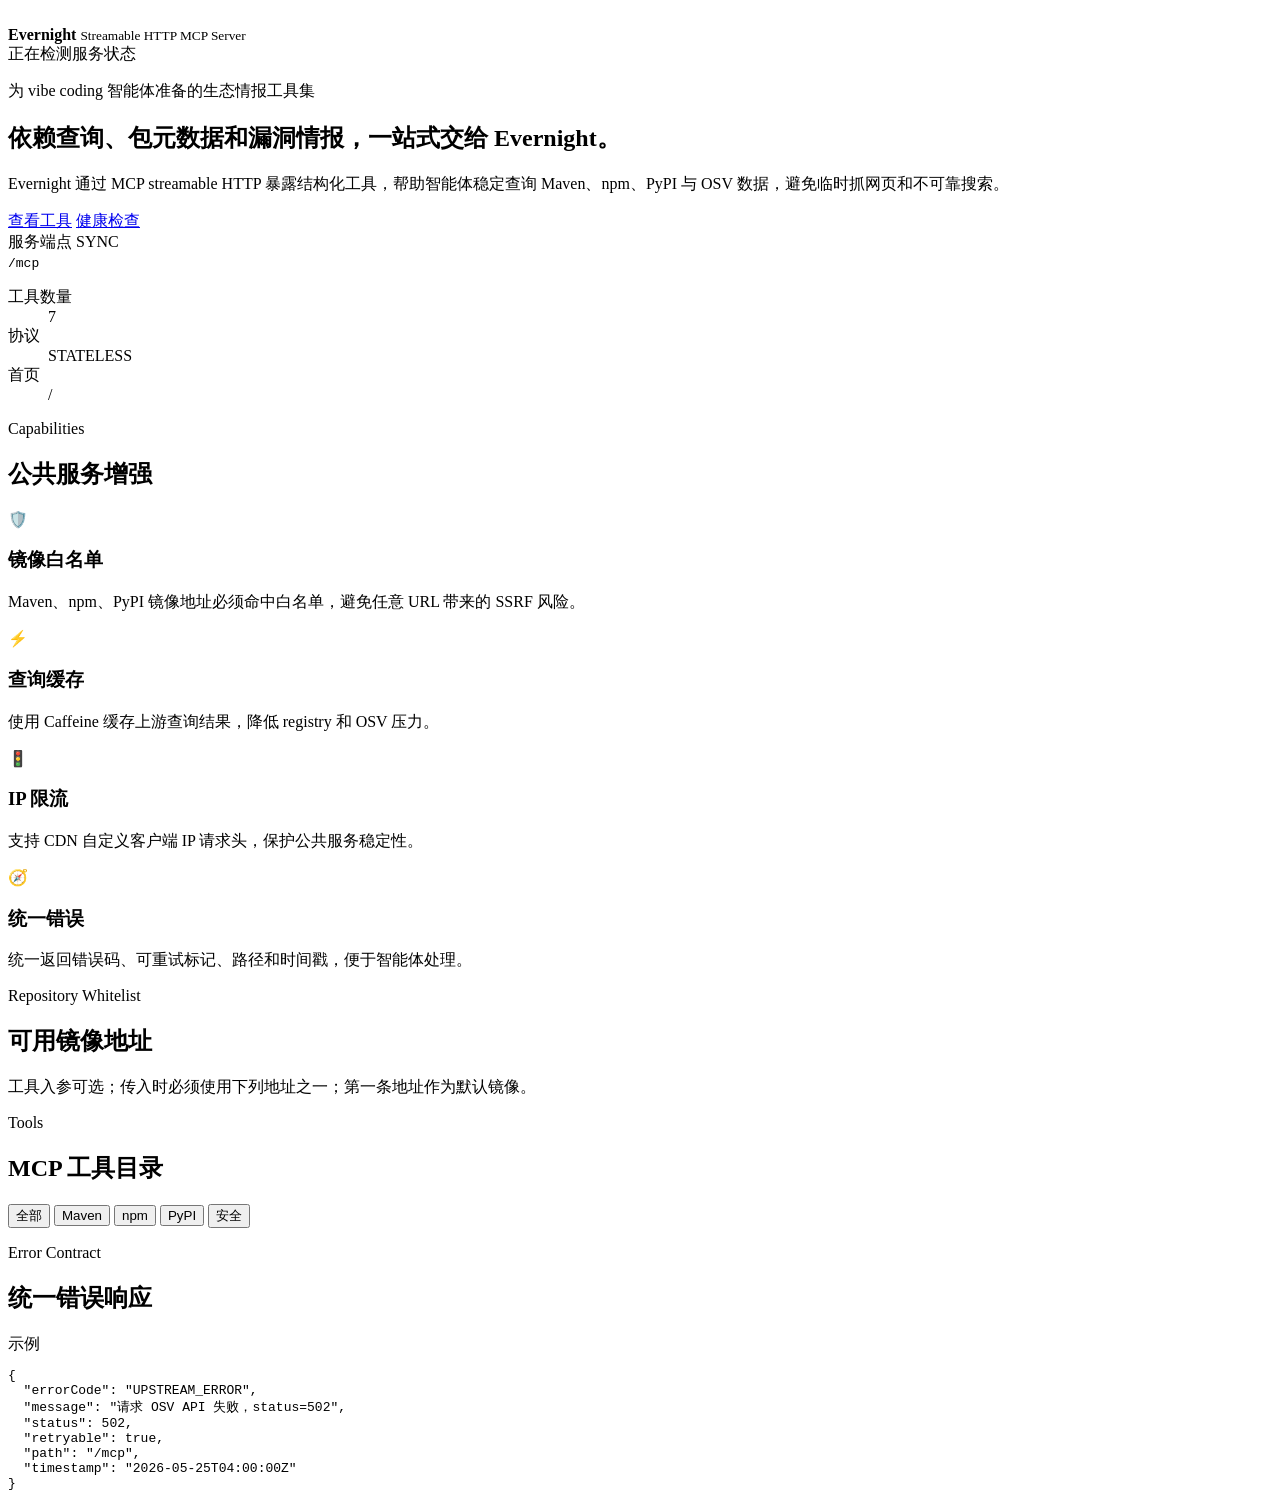
==== src/main/resources/static/index.html @ 79f457b6 "init" ====
<!doctype html>
<html lang="zh-CN">
<head>
  <meta charset="utf-8">
  <meta name="viewport" content="width=device-width, initial-scale=1">
  <title>Evernight MCP Tools</title>
  <meta name="description" content="Evernight MCP Server 工具首页，展示可用工具、入参、出参和服务状态。">
  <link rel="icon" href="/icon.svg" type="image/svg+xml">
  <link rel="preconnect" href="https://fonts.googleapis.com">
  <link rel="stylesheet" href="/styles.css">
</head>
<body>
  <div class="page-shell">
    <header class="hero">
      <nav class="nav">
        <div class="brand">
          <span class="brand-mark" aria-hidden="true"><img src="/icon.svg" alt=""></span>
          <div>
            <strong>Evernight</strong>
            <small>Streamable HTTP MCP Server</small>
          </div>
        </div>
        <div class="status-pill" id="serviceStatus" aria-live="polite">
          <span class="status-dot status-checking"></span>
          <span>正在检测服务状态</span>
        </div>
      </nav>

      <section class="hero-grid">
        <div class="hero-copy">
          <p class="eyebrow">为 vibe coding 智能体准备的生态情报工具集</p>
          <h1>依赖查询、包元数据和漏洞情报，一站式交给 Evernight。</h1>
          <p class="hero-text">
            Evernight 通过 MCP streamable HTTP 暴露结构化工具，帮助智能体稳定查询 Maven、npm、PyPI 与 OSV 数据，避免临时抓网页和不可靠搜索。
          </p>
          <div class="hero-actions">
            <a class="button primary" href="#tools">查看工具</a>
            <a class="button ghost" href="/actuator/health" target="_blank" rel="noreferrer">健康检查</a>
          </div>
        </div>
        <aside class="hero-card glass">
          <div class="card-header">
            <span>服务端点</span>
            <span class="chip">SYNC</span>
          </div>
          <code class="endpoint">/mcp</code>
          <dl class="metrics">
            <div><dt>工具数量</dt><dd>7</dd></div>
            <div><dt>协议</dt><dd>STATELESS</dd></div>
            <div><dt>首页</dt><dd>/</dd></div>
          </dl>
        </aside>
      </section>
    </header>

    <main>
      <section class="section overview">
        <div class="section-heading">
          <p class="eyebrow">Capabilities</p>
          <h2>公共服务增强</h2>
        </div>
        <div class="feature-grid">
          <article class="feature-card"><span>🛡️</span><h3>镜像白名单</h3><p>Maven、npm、PyPI 镜像地址必须命中白名单，避免任意 URL 带来的 SSRF 风险。</p></article>
          <article class="feature-card"><span>⚡</span><h3>查询缓存</h3><p>使用 Caffeine 缓存上游查询结果，降低 registry 和 OSV 压力。</p></article>
          <article class="feature-card"><span>🚦</span><h3>IP 限流</h3><p>支持 CDN 自定义客户端 IP 请求头，保护公共服务稳定性。</p></article>
          <article class="feature-card"><span>🧭</span><h3>统一错误</h3><p>统一返回错误码、可重试标记、路径和时间戳，便于智能体处理。</p></article>
        </div>
      </section>

      <section class="section repository-section">
        <div class="section-heading split">
          <div>
            <p class="eyebrow">Repository Whitelist</p>
            <h2>可用镜像地址</h2>
          </div>
          <div class="repository-note">工具入参可选；传入时必须使用下列地址之一；第一条地址作为默认镜像。</div>
        </div>
        <div class="repository-grid" id="repositoryGrid"></div>
      </section>

      <section class="section" id="tools">
        <div class="section-heading split">
          <div>
            <p class="eyebrow">Tools</p>
            <h2>MCP 工具目录</h2>
          </div>
          <div class="tool-filter" role="tablist" aria-label="工具分类筛选">
            <button class="filter active" data-filter="all">全部</button>
            <button class="filter" data-filter="maven">Maven</button>
            <button class="filter" data-filter="npm">npm</button>
            <button class="filter" data-filter="pypi">PyPI</button>
            <button class="filter" data-filter="security">安全</button>
          </div>
        </div>
        <div class="tool-grid" id="toolGrid"></div>
      </section>

      <section class="section response-section">
        <div class="section-heading">
          <p class="eyebrow">Error Contract</p>
          <h2>统一错误响应</h2>
        </div>
        <div class="code-panel">
          <div class="code-title">示例</div>
          <pre><code>{
  "errorCode": "UPSTREAM_ERROR",
  "message": "请求 OSV API 失败，status=502",
  "status": 502,
  "retryable": true,
  "path": "/mcp",
  "timestamp": "2026-05-25T04:00:00Z"
}</code></pre>
        </div>
      </section>
    </main>
  </div>

  <template id="toolCardTemplate">
    <article class="tool-card">
      <div class="tool-topline">
        <span class="tool-category"></span>
        <span class="tool-method">MCP Tool</span>
      </div>
      <h3></h3>
      <p class="tool-description"></p>
      <div class="io-grid">
        <div>
          <h4>入参</h4>
          <ul class="inputs"></ul>
        </div>
        <div>
          <h4>出参</h4>
          <ul class="outputs"></ul>
        </div>
      </div>
      <details>
        <summary>调用示例</summary>
        <pre><code class="example"></code></pre>
      </details>
    </article>
  </template>

  <script src="/app.js" defer></script>
</body>
</html>
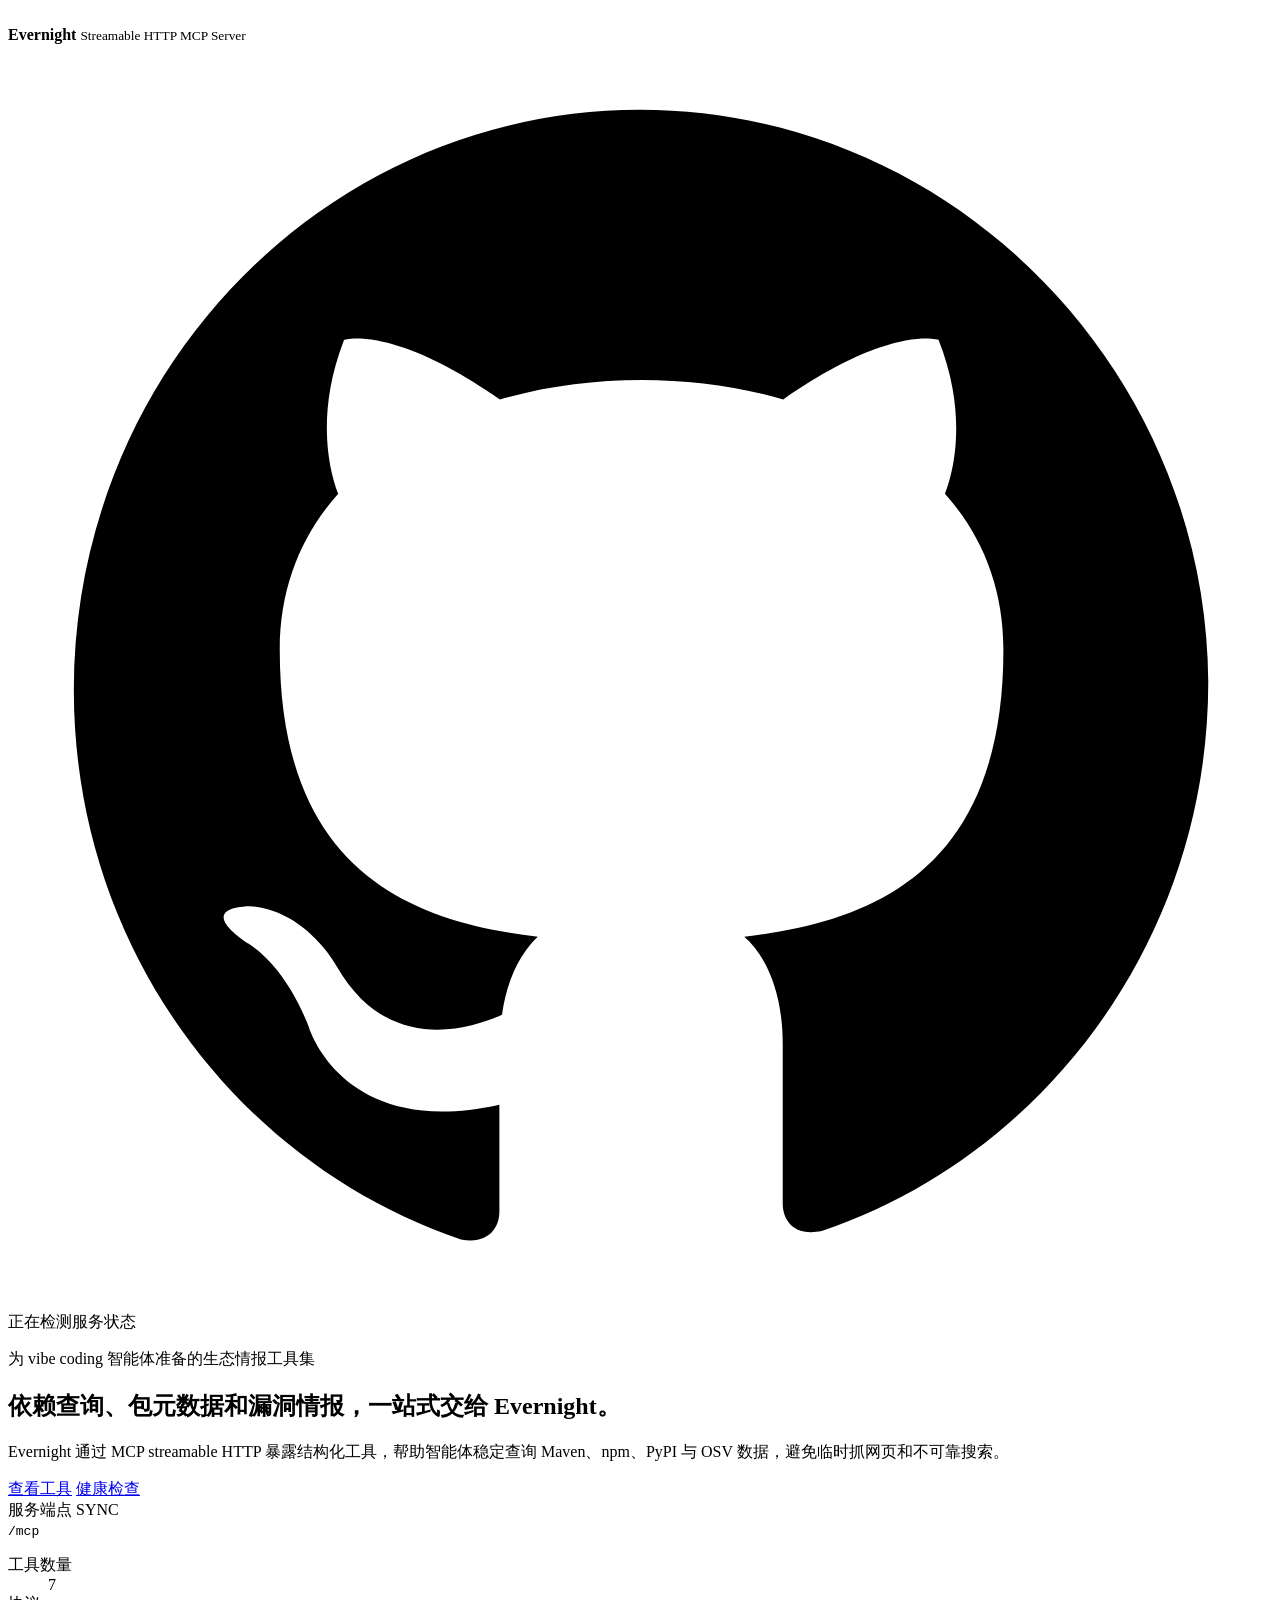
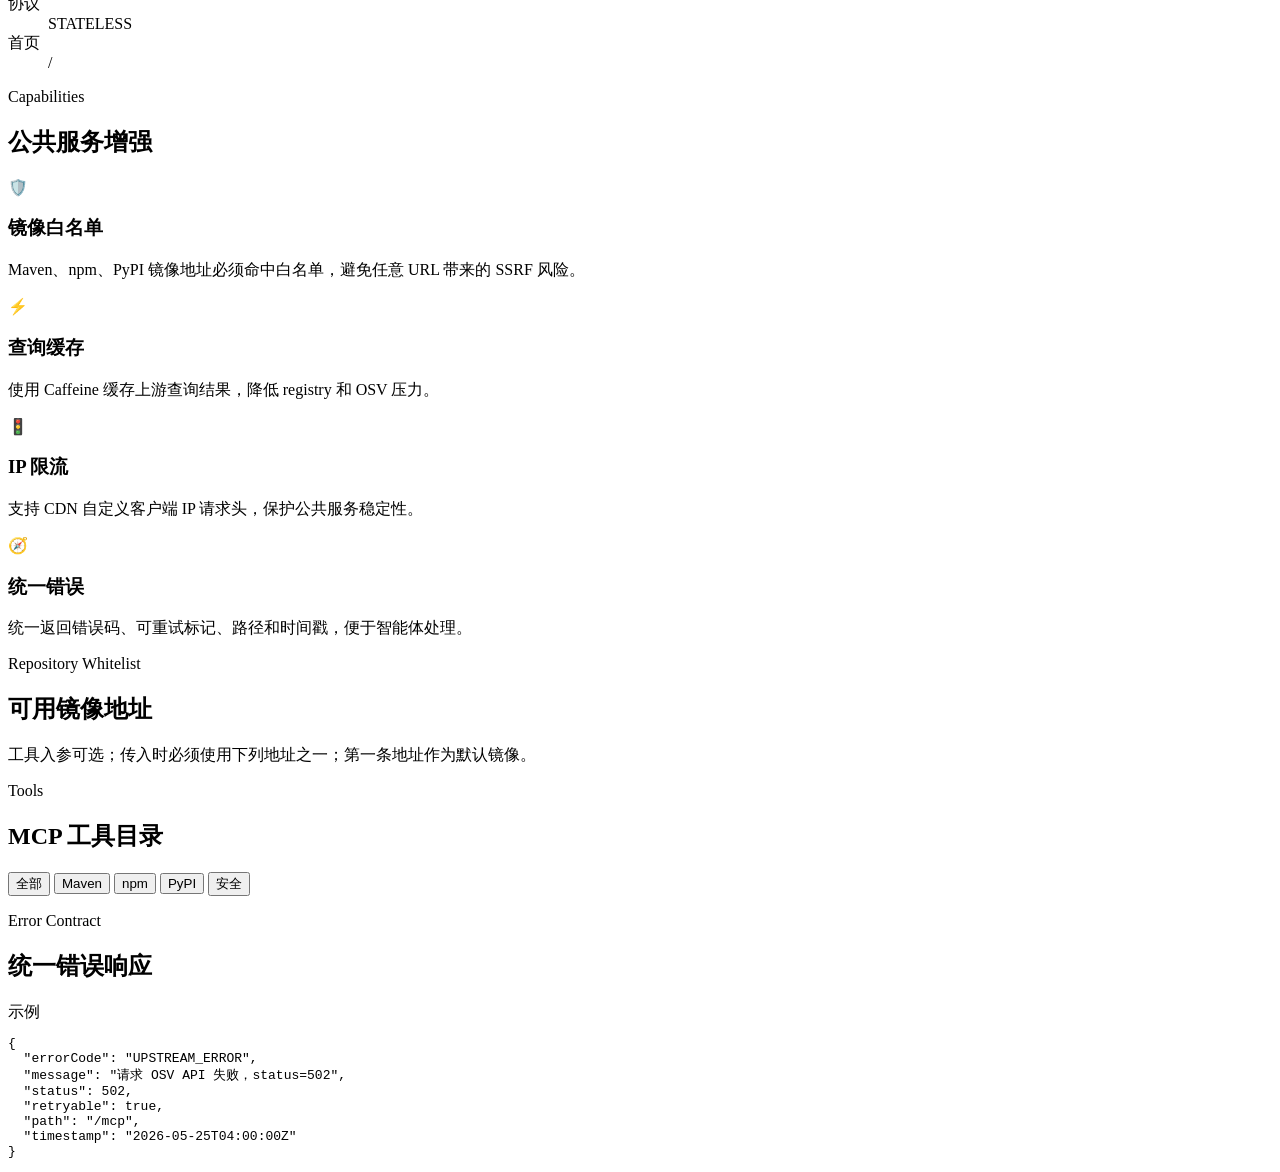
==== commit b21aaa83: "优化" ====
--- a/src/main/resources/static/index.html
+++ b/src/main/resources/static/index.html
@@ -20,9 +20,17 @@
             <small>Streamable HTTP MCP Server</small>
           </div>
         </div>
-        <div class="status-pill" id="serviceStatus" aria-live="polite">
-          <span class="status-dot status-checking"></span>
-          <span>正在检测服务状态</span>
+        <div class="nav-actions">
+          <a class="icon-link github-link" href="https://github.com/FuturePrayer/evernight" target="_blank" rel="noreferrer" aria-label="在 GitHub 查看 FuturePrayer/evernight" title="GitHub: FuturePrayer/evernight">
+            <svg viewBox="0 0 24 24" aria-hidden="true" focusable="false">
+              <path d="M12 1.25C6.06 1.25 1.25 6.18 1.25 12.27c0 4.86 3.08 8.98 7.35 10.43.54.1.73-.24.73-.53v-2.03c-2.99.67-3.62-1.48-3.62-1.48-.49-1.27-1.2-1.61-1.2-1.61-.98-.69.08-.68.08-.68 1.08.08 1.65 1.14 1.65 1.14.96 1.68 2.52 1.2 3.14.92.1-.72.38-1.2.68-1.48-2.39-.28-4.9-1.23-4.9-5.45 0-1.2.42-2.19 1.11-2.96-.11-.28-.48-1.4.11-2.92 0 0 .91-.3 2.96 1.13.86-.25 1.78-.37 2.69-.37.91 0 1.83.12 2.69.37 2.05-1.43 2.95-1.13 2.95-1.13.6 1.52.23 2.64.12 2.92.69.77 1.11 1.76 1.11 2.96 0 4.23-2.52 5.17-4.92 5.45.39.34.73 1.01.73 2.04v3.03c0 .29.19.63.74.52 4.26-1.45 7.34-5.57 7.34-10.43C22.75 6.18 17.94 1.25 12 1.25Z" />
+            </svg>
+          </a>
+          <div class="status-pill" id="serviceStatus" aria-live="polite">
+            <span class="status-dot status-checking"></span>
+            <span class="status-text">正在检测服务状态</span>
+            <span class="online-count" hidden></span>
+          </div>
         </div>
       </nav>
 
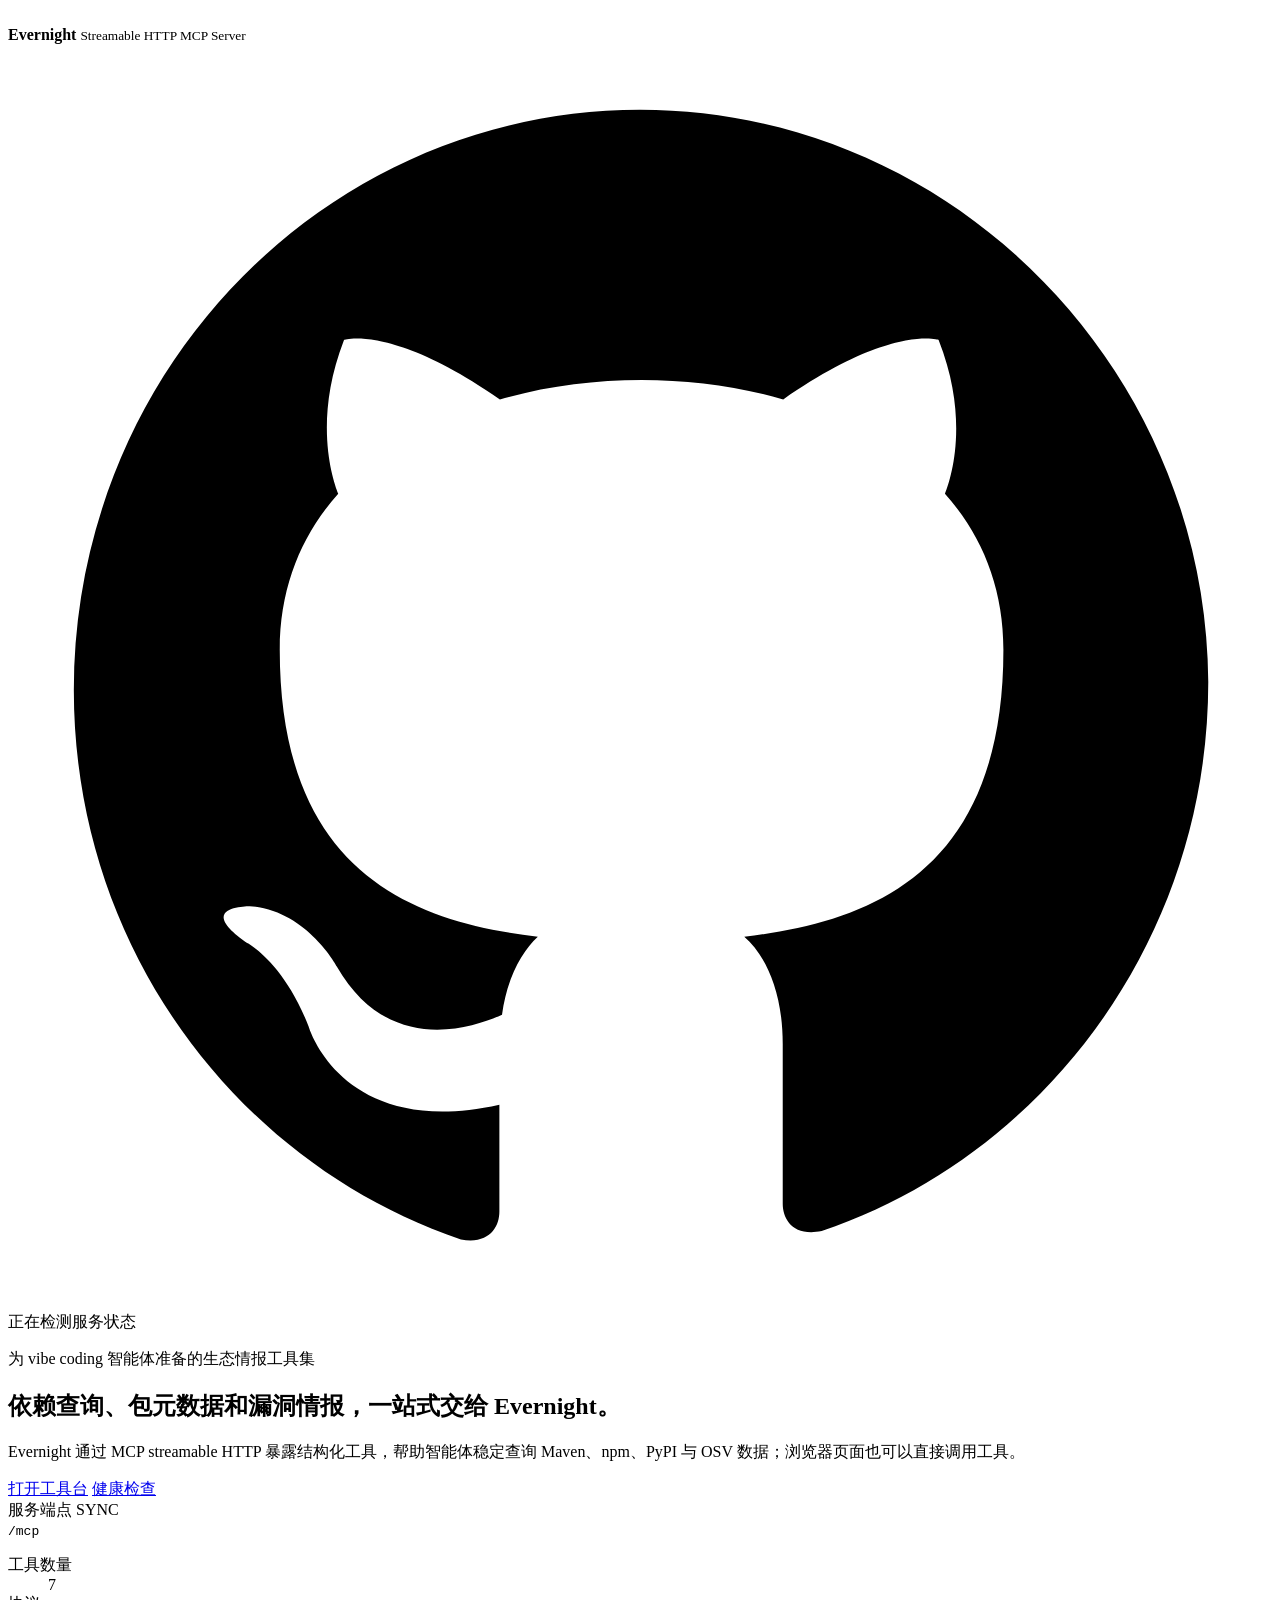
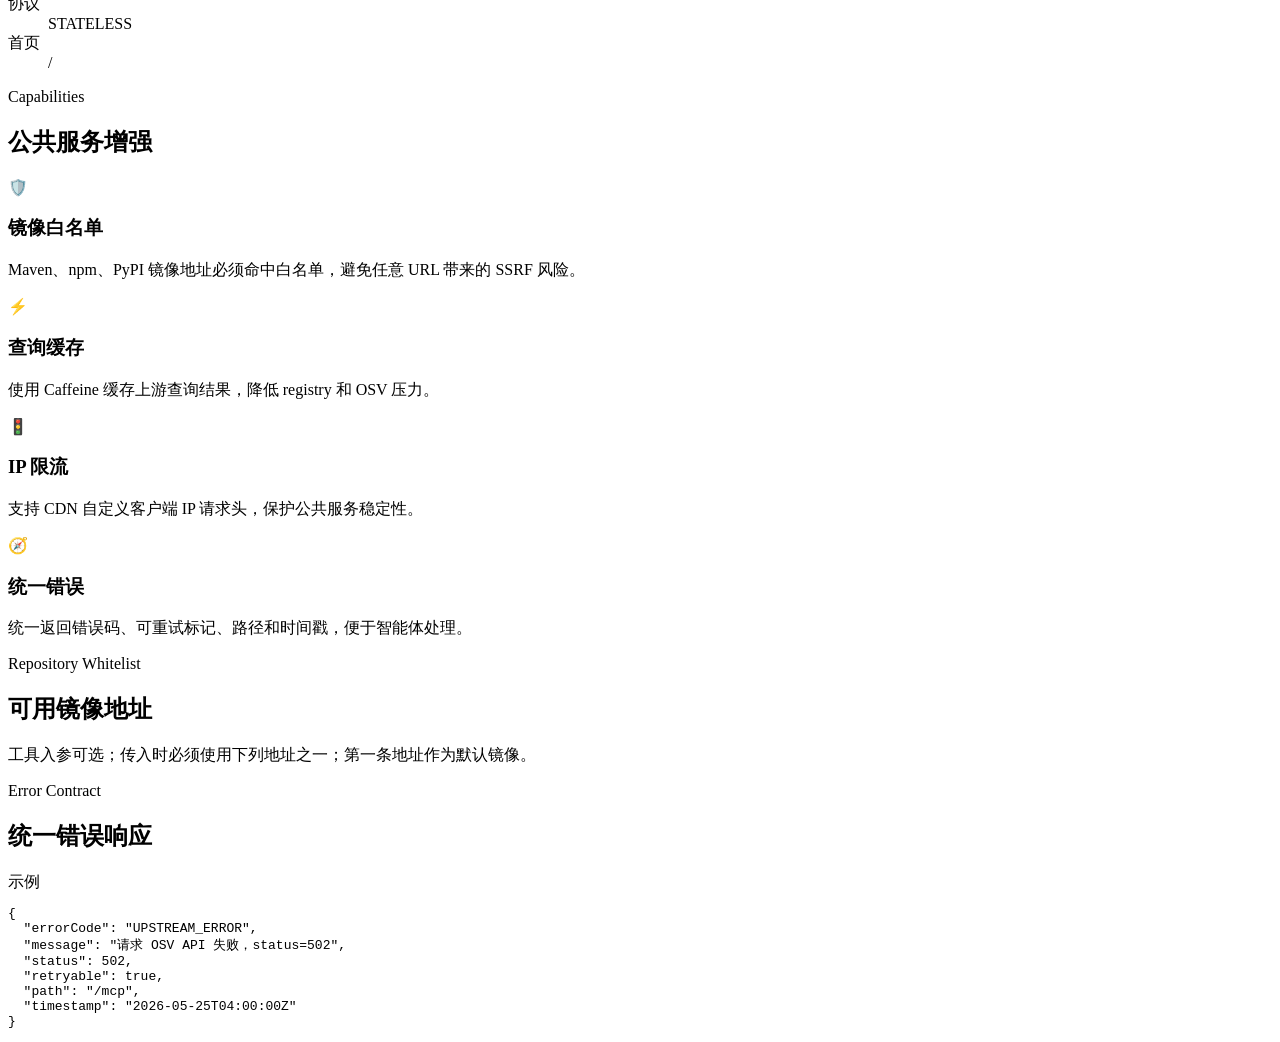
==== commit 9231ef79: "优化" ====
--- a/src/main/resources/static/index.html
+++ b/src/main/resources/static/index.html
@@ -39,10 +39,10 @@
           <p class="eyebrow">为 vibe coding 智能体准备的生态情报工具集</p>
           <h1>依赖查询、包元数据和漏洞情报，一站式交给 Evernight。</h1>
           <p class="hero-text">
-            Evernight 通过 MCP streamable HTTP 暴露结构化工具，帮助智能体稳定查询 Maven、npm、PyPI 与 OSV 数据，避免临时抓网页和不可靠搜索。
+            Evernight 通过 MCP streamable HTTP 暴露结构化工具，帮助智能体稳定查询 Maven、npm、PyPI 与 OSV 数据；浏览器页面也可以直接调用工具。
           </p>
           <div class="hero-actions">
-            <a class="button primary" href="#tools">查看工具</a>
+            <a class="button primary" href="/tools.html">打开工具台</a>
             <a class="button ghost" href="/actuator/health" target="_blank" rel="noreferrer">健康检查</a>
           </div>
         </div>
@@ -86,23 +86,6 @@
         <div class="repository-grid" id="repositoryGrid"></div>
       </section>
 
-      <section class="section" id="tools">
-        <div class="section-heading split">
-          <div>
-            <p class="eyebrow">Tools</p>
-            <h2>MCP 工具目录</h2>
-          </div>
-          <div class="tool-filter" role="tablist" aria-label="工具分类筛选">
-            <button class="filter active" data-filter="all">全部</button>
-            <button class="filter" data-filter="maven">Maven</button>
-            <button class="filter" data-filter="npm">npm</button>
-            <button class="filter" data-filter="pypi">PyPI</button>
-            <button class="filter" data-filter="security">安全</button>
-          </div>
-        </div>
-        <div class="tool-grid" id="toolGrid"></div>
-      </section>
-
       <section class="section response-section">
         <div class="section-heading">
           <p class="eyebrow">Error Contract</p>
@@ -123,31 +106,6 @@
     </main>
   </div>
 
-  <template id="toolCardTemplate">
-    <article class="tool-card">
-      <div class="tool-topline">
-        <span class="tool-category"></span>
-        <span class="tool-method">MCP Tool</span>
-      </div>
-      <h3></h3>
-      <p class="tool-description"></p>
-      <div class="io-grid">
-        <div>
-          <h4>入参</h4>
-          <ul class="inputs"></ul>
-        </div>
-        <div>
-          <h4>出参</h4>
-          <ul class="outputs"></ul>
-        </div>
-      </div>
-      <details>
-        <summary>调用示例</summary>
-        <pre><code class="example"></code></pre>
-      </details>
-    </article>
-  </template>
-
   <script src="/app.js" defer></script>
 </body>
 </html>
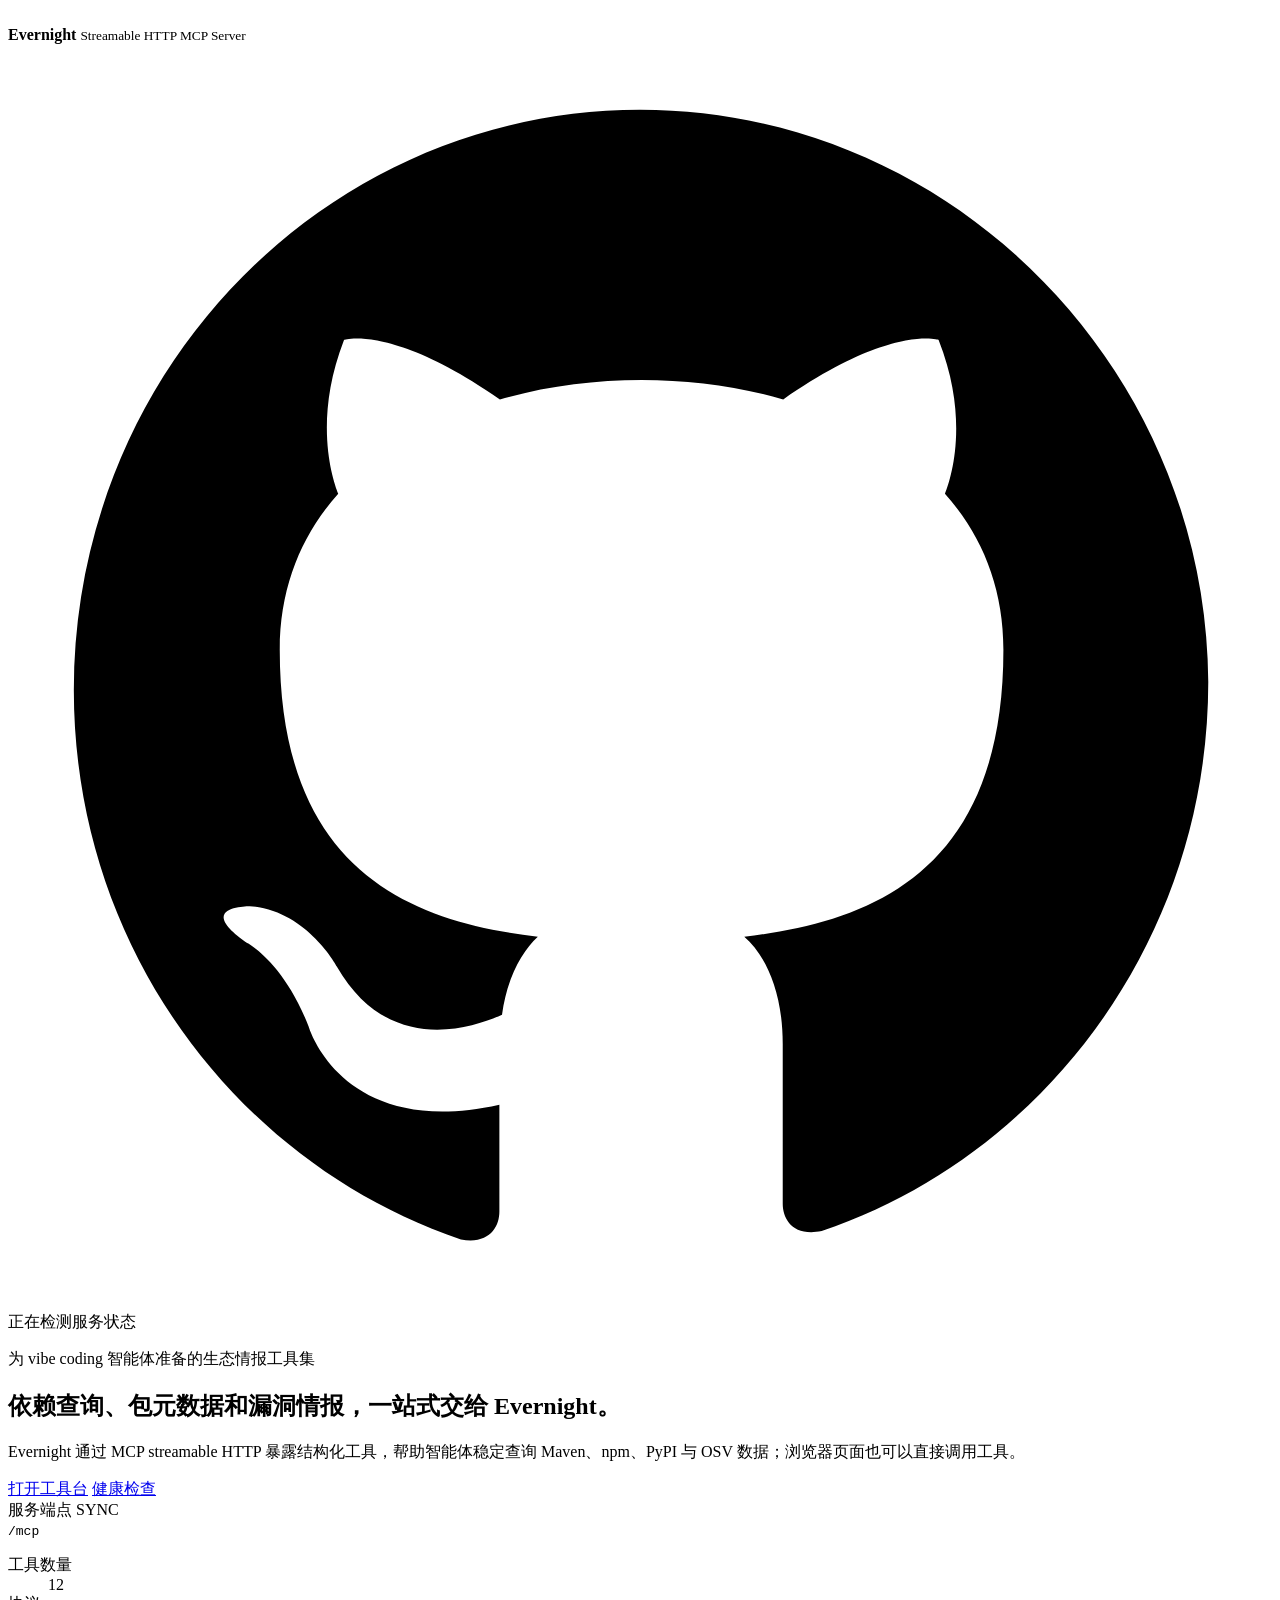
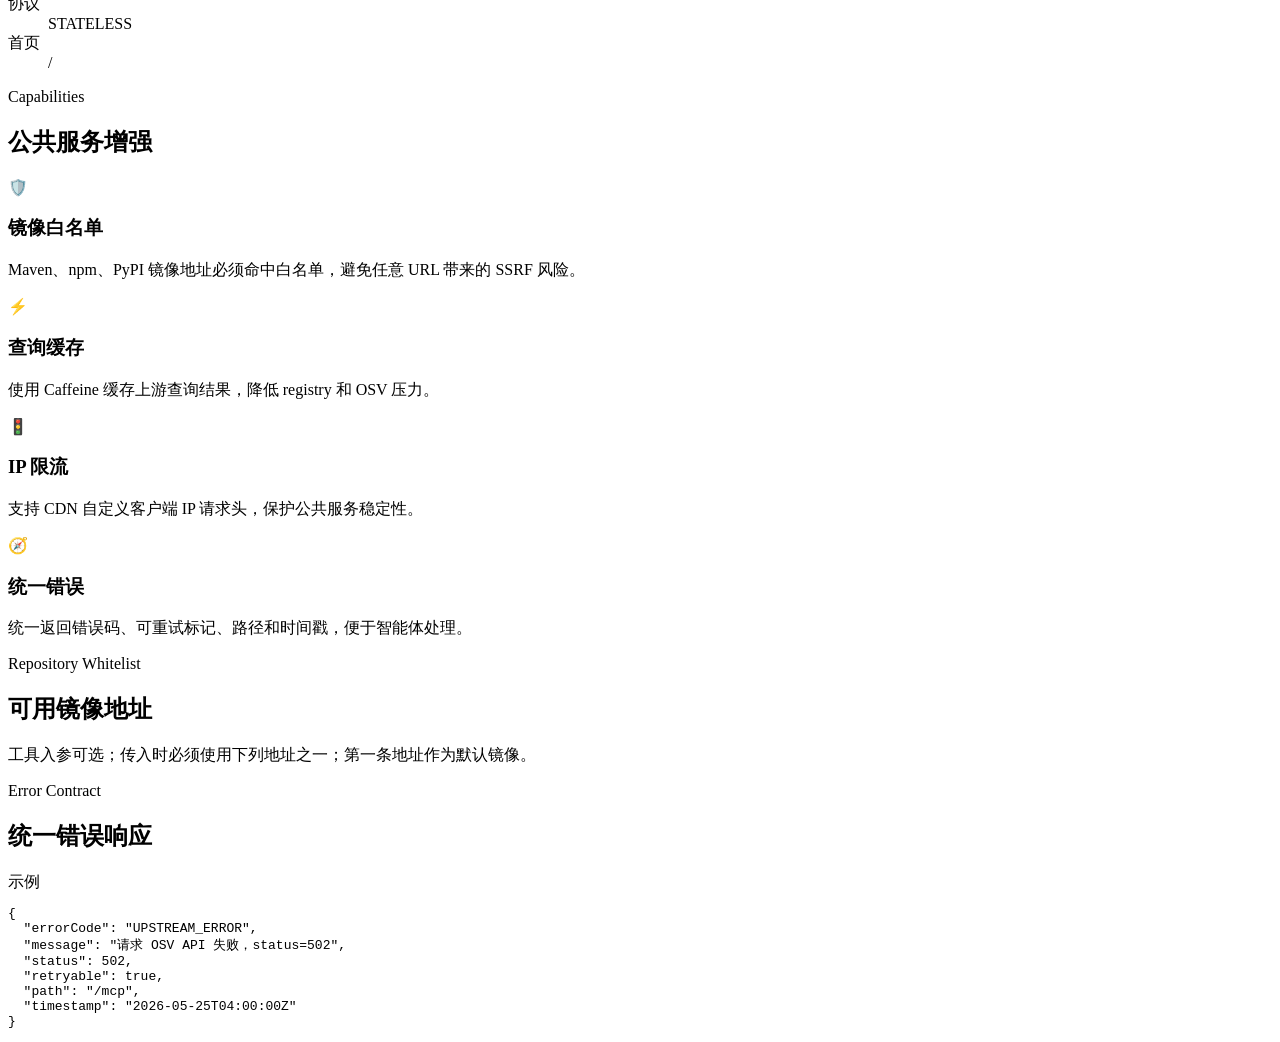
==== commit d8d37a5b: "新工具" ====
--- a/src/main/resources/static/index.html
+++ b/src/main/resources/static/index.html
@@ -53,7 +53,7 @@
           </div>
           <code class="endpoint">/mcp</code>
           <dl class="metrics">
-            <div><dt>工具数量</dt><dd>7</dd></div>
+            <div><dt>工具数量</dt><dd>12</dd></div>
             <div><dt>协议</dt><dd>STATELESS</dd></div>
             <div><dt>首页</dt><dd>/</dd></div>
           </dl>
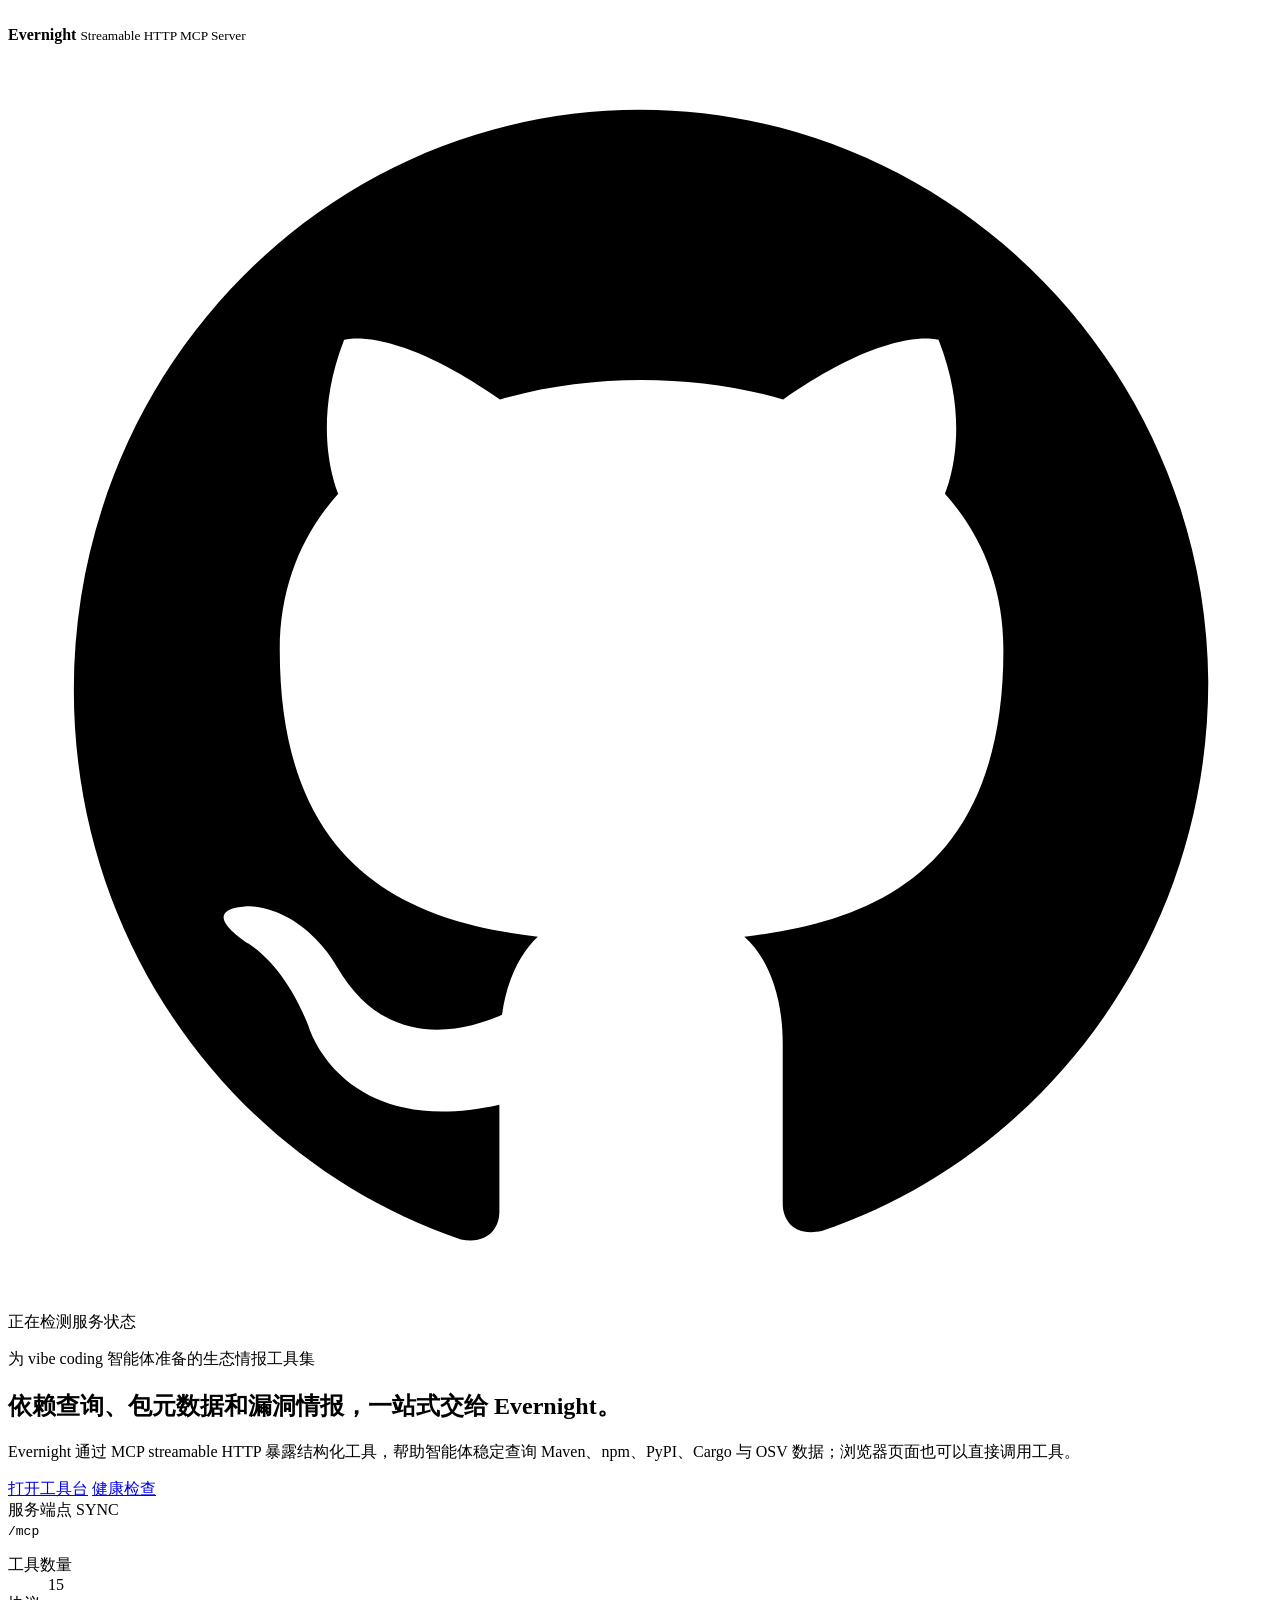
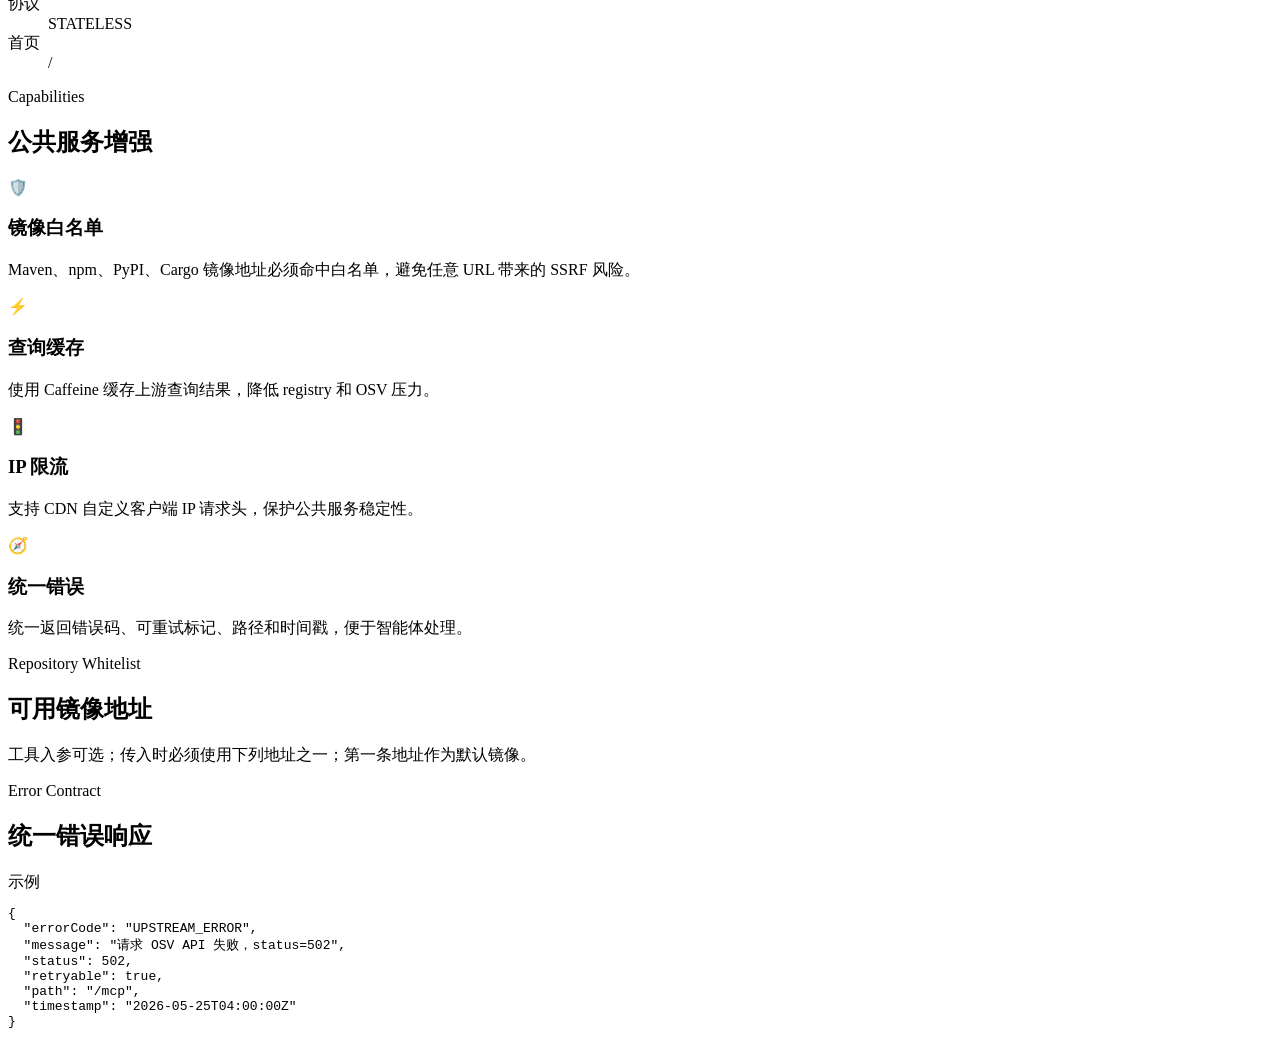
==== commit 7497742a: "支持查询cargo" ====
--- a/src/main/resources/static/index.html
+++ b/src/main/resources/static/index.html
@@ -39,7 +39,7 @@
           <p class="eyebrow">为 vibe coding 智能体准备的生态情报工具集</p>
           <h1>依赖查询、包元数据和漏洞情报，一站式交给 Evernight。</h1>
           <p class="hero-text">
-            Evernight 通过 MCP streamable HTTP 暴露结构化工具，帮助智能体稳定查询 Maven、npm、PyPI 与 OSV 数据；浏览器页面也可以直接调用工具。
+            Evernight 通过 MCP streamable HTTP 暴露结构化工具，帮助智能体稳定查询 Maven、npm、PyPI、Cargo 与 OSV 数据；浏览器页面也可以直接调用工具。
           </p>
           <div class="hero-actions">
             <a class="button primary" href="/tools.html">打开工具台</a>
@@ -53,7 +53,7 @@
           </div>
           <code class="endpoint">/mcp</code>
           <dl class="metrics">
-            <div><dt>工具数量</dt><dd>12</dd></div>
+            <div><dt>工具数量</dt><dd>15</dd></div>
             <div><dt>协议</dt><dd>STATELESS</dd></div>
             <div><dt>首页</dt><dd>/</dd></div>
           </dl>
@@ -68,7 +68,7 @@
           <h2>公共服务增强</h2>
         </div>
         <div class="feature-grid">
-          <article class="feature-card"><span>🛡️</span><h3>镜像白名单</h3><p>Maven、npm、PyPI 镜像地址必须命中白名单，避免任意 URL 带来的 SSRF 风险。</p></article>
+          <article class="feature-card"><span>🛡️</span><h3>镜像白名单</h3><p>Maven、npm、PyPI、Cargo 镜像地址必须命中白名单，避免任意 URL 带来的 SSRF 风险。</p></article>
           <article class="feature-card"><span>⚡</span><h3>查询缓存</h3><p>使用 Caffeine 缓存上游查询结果，降低 registry 和 OSV 压力。</p></article>
           <article class="feature-card"><span>🚦</span><h3>IP 限流</h3><p>支持 CDN 自定义客户端 IP 请求头，保护公共服务稳定性。</p></article>
           <article class="feature-card"><span>🧭</span><h3>统一错误</h3><p>统一返回错误码、可重试标记、路径和时间戳，便于智能体处理。</p></article>
